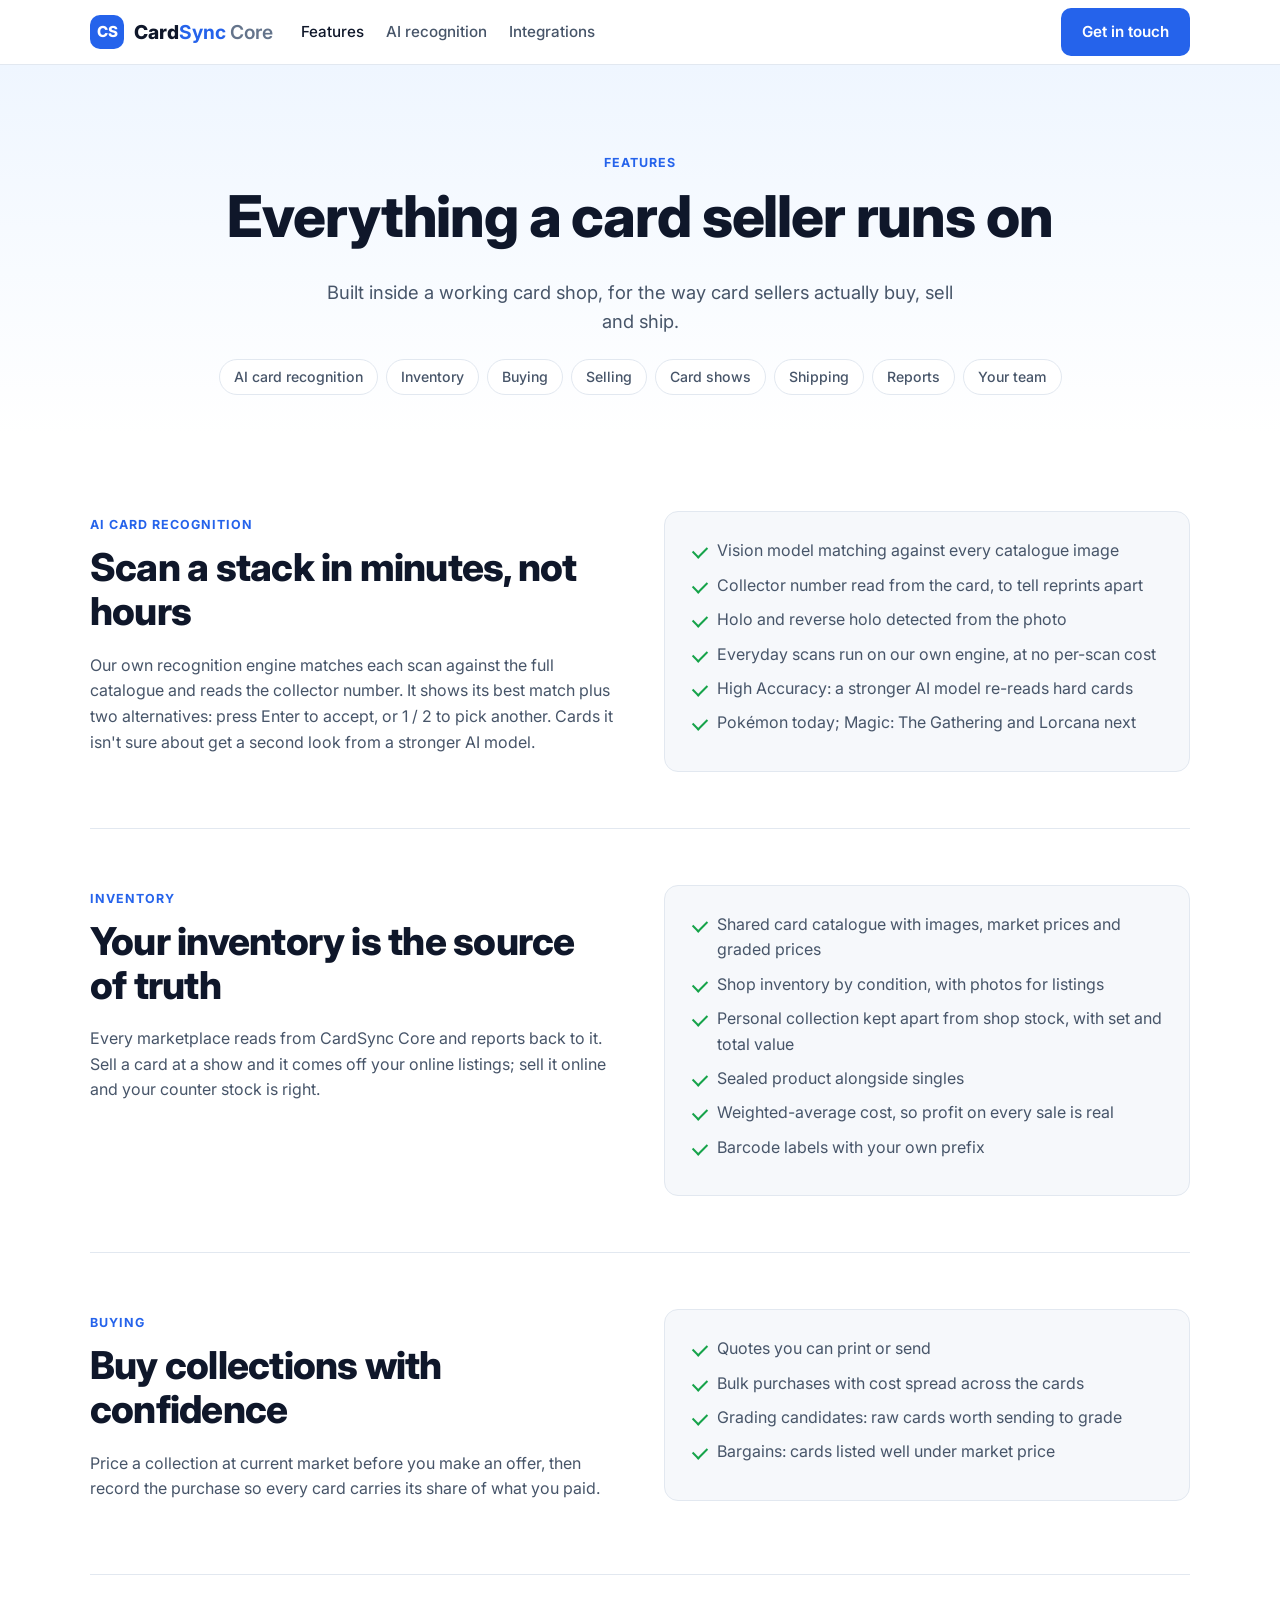
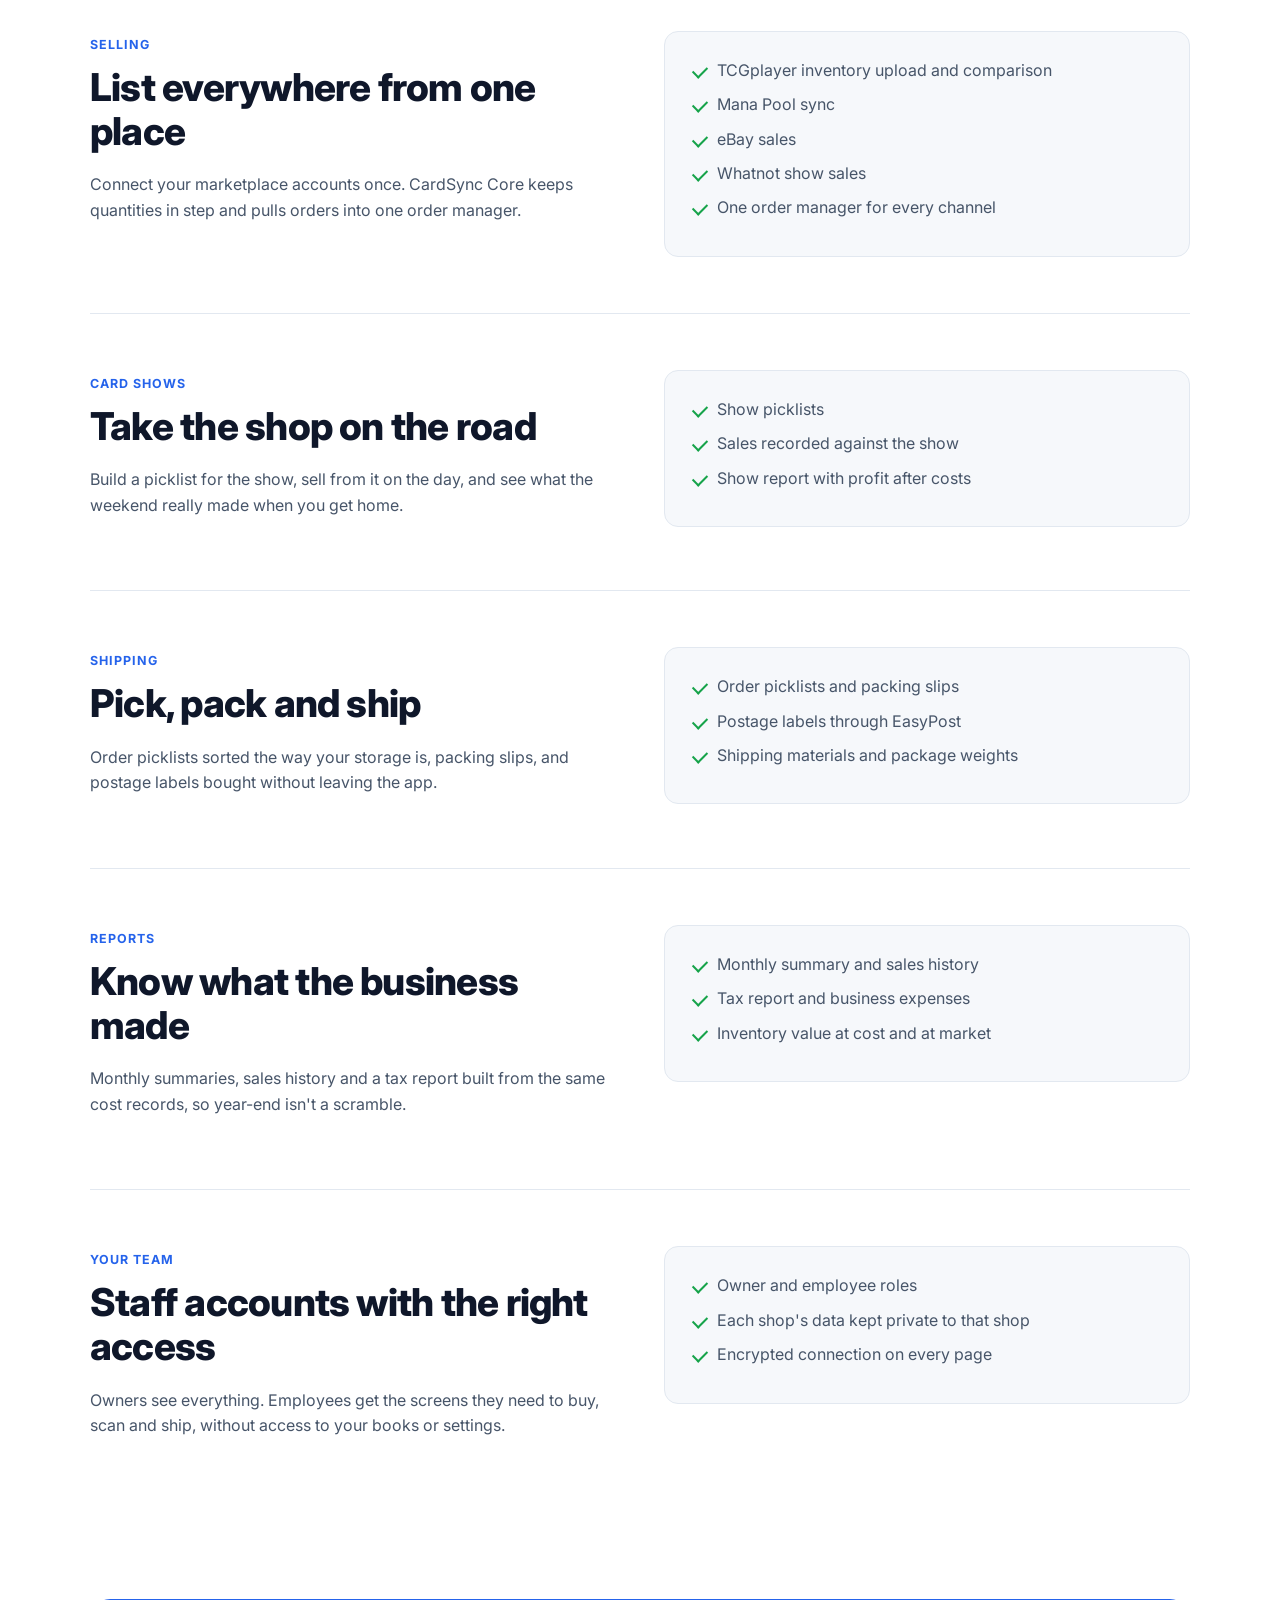
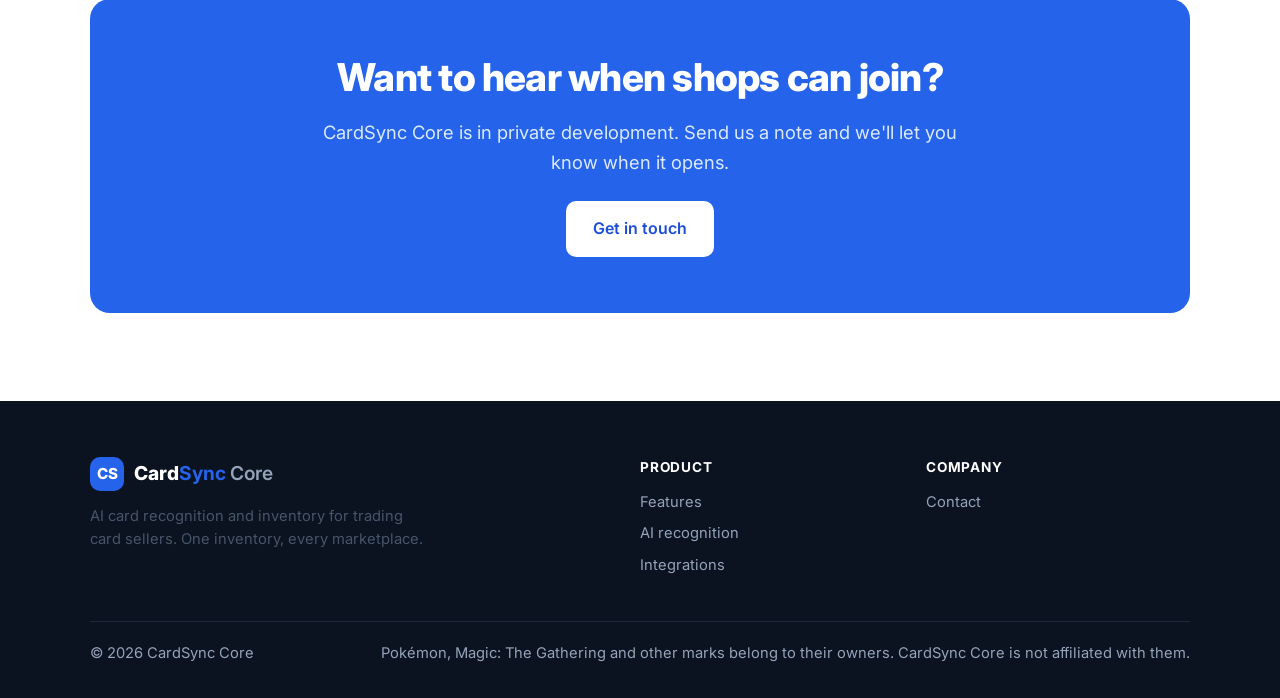
==== features.html @ 9a445628 "CardSync Core website: home and features pages for GitHub Pages Static, rebranded copy of the app's " ====
<!DOCTYPE html>
<html lang="en">
<head>
<meta charset="utf-8">
<meta name="viewport" content="width=device-width, initial-scale=1">
<title>Features: CardSync Core</title>
<meta name="description" content="AI card recognition, inventory, buying, marketplace sync, card shows, shipping and reports for trading card sellers.">
<meta property="og:title" content="Features: CardSync Core">
<meta property="og:description" content="AI card recognition, inventory, buying, marketplace sync, card shows, shipping and reports for trading card sellers.">
<meta property="og:type" content="website">
<meta property="og:url" content="https://cardsynccore.com/features.html">
<link rel="icon" href="data:image/svg+xml,%3Csvg xmlns='http://www.w3.org/2000/svg' viewBox='0 0 64 64'%3E%3Crect width='64' height='64' rx='16' fill='%232563eb'/%3E%3Ctext x='32' y='42' font-family='Arial,sans-serif' font-size='28' font-weight='700' fill='white' text-anchor='middle'%3ECS%3C/text%3E%3C/svg%3E">
<link rel="preconnect" href="https://fonts.googleapis.com">
<link rel="preconnect" href="https://fonts.gstatic.com" crossorigin>
<link href="https://fonts.googleapis.com/css2?family=Inter:wght@400;500;600;700;800&display=swap" rel="stylesheet">
<link rel="stylesheet" href="styles.css">
</head>
<body>
<nav class="nav" id="nav">
  <div class="wrap">
    <a href="./" class="logo"><span class="logo-mark">CS</span><span>Card<b>Sync</b> <i>Core</i></span></a>
    <button class="menu-btn" type="button" aria-label="Menu" onclick="document.getElementById('nav').classList.toggle('open')">Menu</button>
    <div class="nav-links">
      <a href="features.html" class="active">Features</a>
      <a href="./#ai">AI recognition</a>
      <a href="#integrations">Integrations</a>
    </div>
    <div class="nav-cta">
      <a class="btn btn-primary" href="mailto:jperry@cardsynccore.com?subject=CardSync%20Core">Get in touch</a>
    </div>
  </div>
</nav>
<main>

<section class="fhero">
  <div class="wrap">
    <span class="eyebrow">Features</span>
    <h1>Everything a card seller runs on</h1>
    <p class="lead" style="margin:0 auto">Built inside a working card shop, for the way card sellers actually buy, sell and ship.</p>
    <nav class="jump" aria-label="Jump to a feature">
      <a href="#scanning">AI card recognition</a>
      <a href="#inventory">Inventory</a>
      <a href="#buying">Buying</a>
      <a href="#integrations">Selling</a>
      <a href="#shows">Card shows</a>
      <a href="#shipping">Shipping</a>
      <a href="#reports">Reports</a>
      <a href="#team">Your team</a>
    </nav>
  </div>
</section>

<section style="padding-top:20px">
  <div class="wrap">

    <div class="feat" id="scanning">
      <div>
        <span class="eyebrow">AI card recognition</span>
        <h2>Scan a stack in minutes, not hours</h2>
        <p>Our own recognition engine matches each scan against the full catalogue and reads the collector number. It shows its best match plus two alternatives: press Enter to accept, or 1 / 2 to pick another. Cards it isn't sure about get a second look from a stronger AI model.</p>
      </div>
      <div class="card">
        <ul class="ticks">
          <li>Vision model matching against every catalogue image</li>
          <li>Collector number read from the card, to tell reprints apart</li>
          <li>Holo and reverse holo detected from the photo</li>
          <li>Everyday scans run on our own engine, at no per-scan cost</li>
          <li>High Accuracy: a stronger AI model re-reads hard cards</li>
          <li>Pokémon today; Magic: The Gathering and Lorcana next</li>
        </ul>
      </div>
    </div>

    <div class="feat" id="inventory">
      <div>
        <span class="eyebrow">Inventory</span>
        <h2>Your inventory is the source of truth</h2>
        <p>Every marketplace reads from CardSync Core and reports back to it. Sell a card at a show and it comes off your online listings; sell it online and your counter stock is right.</p>
      </div>
      <div class="card">
        <ul class="ticks">
          <li>Shared card catalogue with images, market prices and graded prices</li>
          <li>Shop inventory by condition, with photos for listings</li>
          <li>Personal collection kept apart from shop stock, with set and total value</li>
          <li>Sealed product alongside singles</li>
          <li>Weighted-average cost, so profit on every sale is real</li>
          <li>Barcode labels with your own prefix</li>
        </ul>
      </div>
    </div>

    <div class="feat" id="buying">
      <div>
        <span class="eyebrow">Buying</span>
        <h2>Buy collections with confidence</h2>
        <p>Price a collection at current market before you make an offer, then record the purchase so every card carries its share of what you paid.</p>
      </div>
      <div class="card">
        <ul class="ticks">
          <li>Quotes you can print or send</li>
          <li>Bulk purchases with cost spread across the cards</li>
          <li>Grading candidates: raw cards worth sending to grade</li>
          <li>Bargains: cards listed well under market price</li>
        </ul>
      </div>
    </div>

    <div class="feat" id="integrations">
      <div>
        <span class="eyebrow">Selling</span>
        <h2>List everywhere from one place</h2>
        <p>Connect your marketplace accounts once. CardSync Core keeps quantities in step and pulls orders into one order manager.</p>
      </div>
      <div class="card">
        <ul class="ticks">
          <li>TCGplayer inventory upload and comparison</li>
          <li>Mana Pool sync</li>
          <li>eBay sales</li>
          <li>Whatnot show sales</li>
          <li>One order manager for every channel</li>
        </ul>
      </div>
    </div>

    <div class="feat" id="shows">
      <div>
        <span class="eyebrow">Card shows</span>
        <h2>Take the shop on the road</h2>
        <p>Build a picklist for the show, sell from it on the day, and see what the weekend really made when you get home.</p>
      </div>
      <div class="card">
        <ul class="ticks"><li>Show picklists</li><li>Sales recorded against the show</li><li>Show report with profit after costs</li></ul>
      </div>
    </div>

    <div class="feat" id="shipping">
      <div>
        <span class="eyebrow">Shipping</span>
        <h2>Pick, pack and ship</h2>
        <p>Order picklists sorted the way your storage is, packing slips, and postage labels bought without leaving the app.</p>
      </div>
      <div class="card">
        <ul class="ticks"><li>Order picklists and packing slips</li><li>Postage labels through EasyPost</li><li>Shipping materials and package weights</li></ul>
      </div>
    </div>

    <div class="feat" id="reports">
      <div>
        <span class="eyebrow">Reports</span>
        <h2>Know what the business made</h2>
        <p>Monthly summaries, sales history and a tax report built from the same cost records, so year-end isn't a scramble.</p>
      </div>
      <div class="card">
        <ul class="ticks"><li>Monthly summary and sales history</li><li>Tax report and business expenses</li><li>Inventory value at cost and at market</li></ul>
      </div>
    </div>

    <div class="feat" id="team">
      <div>
        <span class="eyebrow">Your team</span>
        <h2>Staff accounts with the right access</h2>
        <p>Owners see everything. Employees get the screens they need to buy, scan and ship, without access to your books or settings.</p>
      </div>
      <div class="card">
        <ul class="ticks"><li>Owner and employee roles</li><li>Each shop's data kept private to that shop</li><li>Encrypted connection on every page</li></ul>
      </div>
    </div>

  </div>
</section>

<section style="padding-top:0">
  <div class="wrap">
    <div class="cta-band">
      <h2>Want to hear when shops can join?</h2>
      <p class="lead" style="margin:0 auto 24px">CardSync Core is in private development. Send us a note and we'll let you know when it opens.</p>
      <a class="btn btn-primary btn-lg" href="mailto:jperry@cardsynccore.com?subject=CardSync%20Core">Get in touch</a>
    </div>
  </div>
</section>

</main>
<footer>
  <div class="wrap">
    <div class="grid">
      <div>
        <a href="./" class="logo"><span class="logo-mark">CS</span><span>Card<b>Sync</b> <i>Core</i></span></a>
        <p style="margin-top:14px;max-width:340px">AI card recognition and inventory for trading card sellers. One inventory, every marketplace.</p>
      </div>
      <div>
        <h4>Product</h4>
        <a href="features.html">Features</a>
        <a href="./#ai">AI recognition</a>
        <a href="#integrations">Integrations</a>
      </div>
      <div>
        <h4>Company</h4>
        <a href="mailto:jperry@cardsynccore.com?subject=CardSync%20Core">Contact</a>
      </div>
    </div>
    <div class="legal">
      <span>&copy; 2026 CardSync Core</span>
      <span>Pokémon, Magic: The Gathering and other marks belong to their owners. CardSync Core is not affiliated with them.</span>
    </div>
  </div>
</footer>
</body>
</html>
---- styles.css ----
/* CardSync Core: public site. Static; GitHub Pages. */
:root{
  --bg:#ffffff; --bg-soft:#f6f8fb; --ink:#0f172a; --ink-2:#475569; --ink-3:#64748b;
  --line:#e2e8f0; --brand:#2563eb; --brand-ink:#1d4ed8; --brand-soft:#eff6ff;
  --accent:#f59e0b; --ok:#16a34a; --dark:#0b1220;
  --radius:14px; --shadow:0 1px 2px rgba(15,23,42,.06),0 8px 24px rgba(15,23,42,.06);
}
*{box-sizing:border-box}
html{scroll-behavior:smooth}
body{margin:0;background:var(--bg);color:var(--ink);font:16px/1.6 Inter,system-ui,-apple-system,"Segoe UI",sans-serif;-webkit-font-smoothing:antialiased}
a{color:var(--brand);text-decoration:none}
img{max-width:100%}
.wrap{max-width:1140px;margin:0 auto;padding:0 20px}
h1,h2,h3{line-height:1.15;letter-spacing:-.02em;margin:0 0 .5em}
h1{font-size:clamp(2.2rem,5vw,3.6rem);font-weight:800}
h2{font-size:clamp(1.7rem,3.4vw,2.4rem);font-weight:800}
h3{font-size:1.15rem;font-weight:700}
p{margin:0 0 1em;color:var(--ink-2)}
.eyebrow{display:inline-block;font-size:.78rem;font-weight:700;letter-spacing:.08em;text-transform:uppercase;color:var(--brand);margin-bottom:.8em}
.lead{font-size:1.15rem;max-width:640px}
.center{text-align:center}.center .lead{margin-left:auto;margin-right:auto}

/* nav */
.nav{position:sticky;top:0;z-index:20;background:rgba(255,255,255,.92);backdrop-filter:saturate(1.4) blur(8px);border-bottom:1px solid var(--line)}
.nav .wrap{display:flex;align-items:center;gap:28px;height:64px}
.logo{display:flex;align-items:center;gap:10px;font-weight:800;font-size:1.2rem;color:var(--ink)}
.logo-mark{width:34px;height:34px;border-radius:10px;background:var(--brand);display:grid;place-items:center;color:#fff;font-size:.95rem}
.logo b{color:var(--brand)}
.logo i{font-style:normal;font-weight:600;color:var(--ink-3)}
.nav-links{display:flex;gap:22px;margin-right:auto}
.nav-links a{color:var(--ink-2);font-weight:500;font-size:.95rem}
.nav-links a:hover,.nav-links a.active{color:var(--ink)}
.nav-cta{display:flex;gap:10px;align-items:center}
.menu-btn{display:none;margin-left:auto;background:none;border:1px solid var(--line);border-radius:8px;padding:6px 10px;font:inherit;cursor:pointer}

/* buttons */
.btn{display:inline-flex;align-items:center;justify-content:center;gap:8px;padding:11px 20px;border-radius:10px;font-weight:600;font-size:.95rem;border:1px solid transparent;cursor:pointer;transition:background .15s,border-color .15s}
.btn-primary{background:var(--brand);color:#fff}.btn-primary:hover{background:var(--brand-ink)}
.btn-ghost{color:var(--ink);border-color:var(--line);background:#fff}.btn-ghost:hover{border-color:#cbd5e1}
.btn-lg{padding:14px 26px;font-size:1rem}

/* sections */
section{padding:88px 0}
.soft{background:var(--bg-soft)}
.dark{background:var(--dark);color:#e2e8f0}.dark p{color:#94a3b8}.dark h2,.dark h3{color:#fff}
.grid{display:grid;gap:22px}
.g2{grid-template-columns:repeat(2,1fr)}.g3{grid-template-columns:repeat(3,1fr)}.g4{grid-template-columns:repeat(4,1fr)}
.card{background:#fff;border:1px solid var(--line);border-radius:var(--radius);padding:26px;box-shadow:var(--shadow)}
.card p:last-child{margin-bottom:0}
.ticks{list-style:none;padding:0;margin:0}
.ticks li{position:relative;padding-left:26px;margin:0 0 .55em;color:var(--ink-2)}
.ticks li::before{content:"";position:absolute;left:2px;top:.5em;width:12px;height:7px;border-left:2px solid var(--ok);border-bottom:2px solid var(--ok);transform:rotate(-45deg)}
.pill{display:inline-block;font-size:.75rem;font-weight:600;padding:3px 10px;border-radius:999px;background:var(--brand-soft);color:var(--brand-ink)}
.cta-band{background:var(--brand);color:#fff;border-radius:20px;padding:56px 40px;text-align:center}
.cta-band h2{color:#fff}.cta-band p{color:#dbeafe}
.cta-band .btn-primary{background:#fff;color:var(--brand-ink)}

/* home */
.hero{padding:96px 0 72px;background:linear-gradient(180deg,var(--brand-soft),#fff 70%)}
.hero .wrap{display:grid;grid-template-columns:1.1fr .9fr;gap:48px;align-items:center}
.hero-actions{display:flex;gap:12px;flex-wrap:wrap;margin:26px 0 14px}
.hero-note{font-size:.88rem;color:var(--ink-3)}
.truth{background:#fff;border:1px solid var(--line);border-radius:18px;box-shadow:var(--shadow);padding:22px}
.truth-core{background:var(--brand);color:#fff;border-radius:12px;padding:16px 18px;text-align:center;font-weight:700}
.truth-core small{display:block;font-weight:500;color:#dbeafe}
.truth-arrows{display:grid;grid-template-columns:repeat(4,1fr);gap:8px;margin-top:14px}
.truth-arrows span{border:1px dashed #93c5fd;border-radius:10px;padding:10px 4px;text-align:center;font-size:.8rem;font-weight:600;color:var(--brand-ink);background:var(--brand-soft)}
.truth-caption{margin:14px 0 0;font-size:.85rem;text-align:center;color:var(--ink-3)}
.layer{border-top:4px solid var(--brand)}
.layer:nth-child(2){border-top-color:var(--accent)}
.layer:nth-child(3){border-top-color:var(--ok)}
.who{font-size:.8rem;font-weight:600;color:var(--ink-3);margin-top:14px;padding-top:12px;border-top:1px solid var(--line)}
.flow{display:grid;grid-template-columns:repeat(5,1fr);gap:14px;counter-reset:step}
.flow .card{padding:20px}
.flow .card::before{counter-increment:step;content:counter(step);display:grid;place-items:center;width:28px;height:28px;border-radius:50%;background:var(--brand);color:#fff;font-weight:700;font-size:.85rem;margin-bottom:10px}
.logos{display:flex;flex-wrap:wrap;gap:12px;justify-content:center;margin-top:28px}
.logos span{border:1px solid #1e293b;background:#0f172a;border-radius:10px;padding:10px 18px;font-weight:600;color:#e2e8f0}
.stat{font-size:2.4rem;font-weight:800;color:var(--brand);line-height:1}
.ai-steps{counter-reset:ai}
.ai-steps .card::before{counter-increment:ai;content:counter(ai);display:inline-grid;place-items:center;width:28px;height:28px;border-radius:50%;background:var(--brand-soft);color:var(--brand-ink);font-weight:700;font-size:.85rem;margin-bottom:10px}

/* features */
.fhero{padding:84px 0 40px;text-align:center;background:linear-gradient(180deg,var(--brand-soft),#fff)}
.jump{display:flex;flex-wrap:wrap;gap:8px;justify-content:center;margin-top:22px}
.jump a{border:1px solid var(--line);background:#fff;border-radius:999px;padding:6px 14px;font-size:.88rem;color:var(--ink-2);font-weight:500}
.jump a:hover{border-color:var(--brand);color:var(--brand)}
.feat{display:grid;grid-template-columns:1fr 1fr;gap:48px;align-items:start;padding:56px 0;border-bottom:1px solid var(--line)}
.feat:last-child{border-bottom:0}
.feat .card{background:var(--bg-soft);box-shadow:none}

/* footer */
footer{background:var(--dark);color:#94a3b8;padding:56px 0 32px;font-size:.92rem}
footer .grid{grid-template-columns:2fr 1fr 1fr}
footer h4{color:#fff;font-size:.85rem;text-transform:uppercase;letter-spacing:.06em;margin:0 0 12px}
footer a{color:#94a3b8;display:block;margin-bottom:8px}footer a:hover{color:#fff}
footer .logo{color:#fff}
footer .logo i{color:#94a3b8}
.legal{border-top:1px solid #1e293b;margin-top:36px;padding-top:20px;display:flex;justify-content:space-between;gap:12px;flex-wrap:wrap}

@media (max-width:900px){
  .g3,.g4{grid-template-columns:repeat(2,1fr)}
  footer .grid{grid-template-columns:1fr 1fr}
  .hero .wrap{grid-template-columns:1fr}
  .flow{grid-template-columns:repeat(2,1fr)}
}
@media (max-width:720px){
  section{padding:64px 0}
  .g2,.g3,.g4{grid-template-columns:1fr}
  .menu-btn{display:block}
  .nav-links,.nav-cta{display:none}
  .nav.open .wrap{flex-wrap:wrap;height:auto;padding-top:12px;padding-bottom:16px}
  .nav.open .nav-links,.nav.open .nav-cta{display:flex;flex-direction:column;align-items:flex-start;width:100%;gap:12px}
  .cta-band{padding:40px 22px}
  .flow{grid-template-columns:1fr}
  .truth-arrows{grid-template-columns:repeat(2,1fr)}
  .feat{grid-template-columns:1fr;gap:18px;padding:40px 0}
}
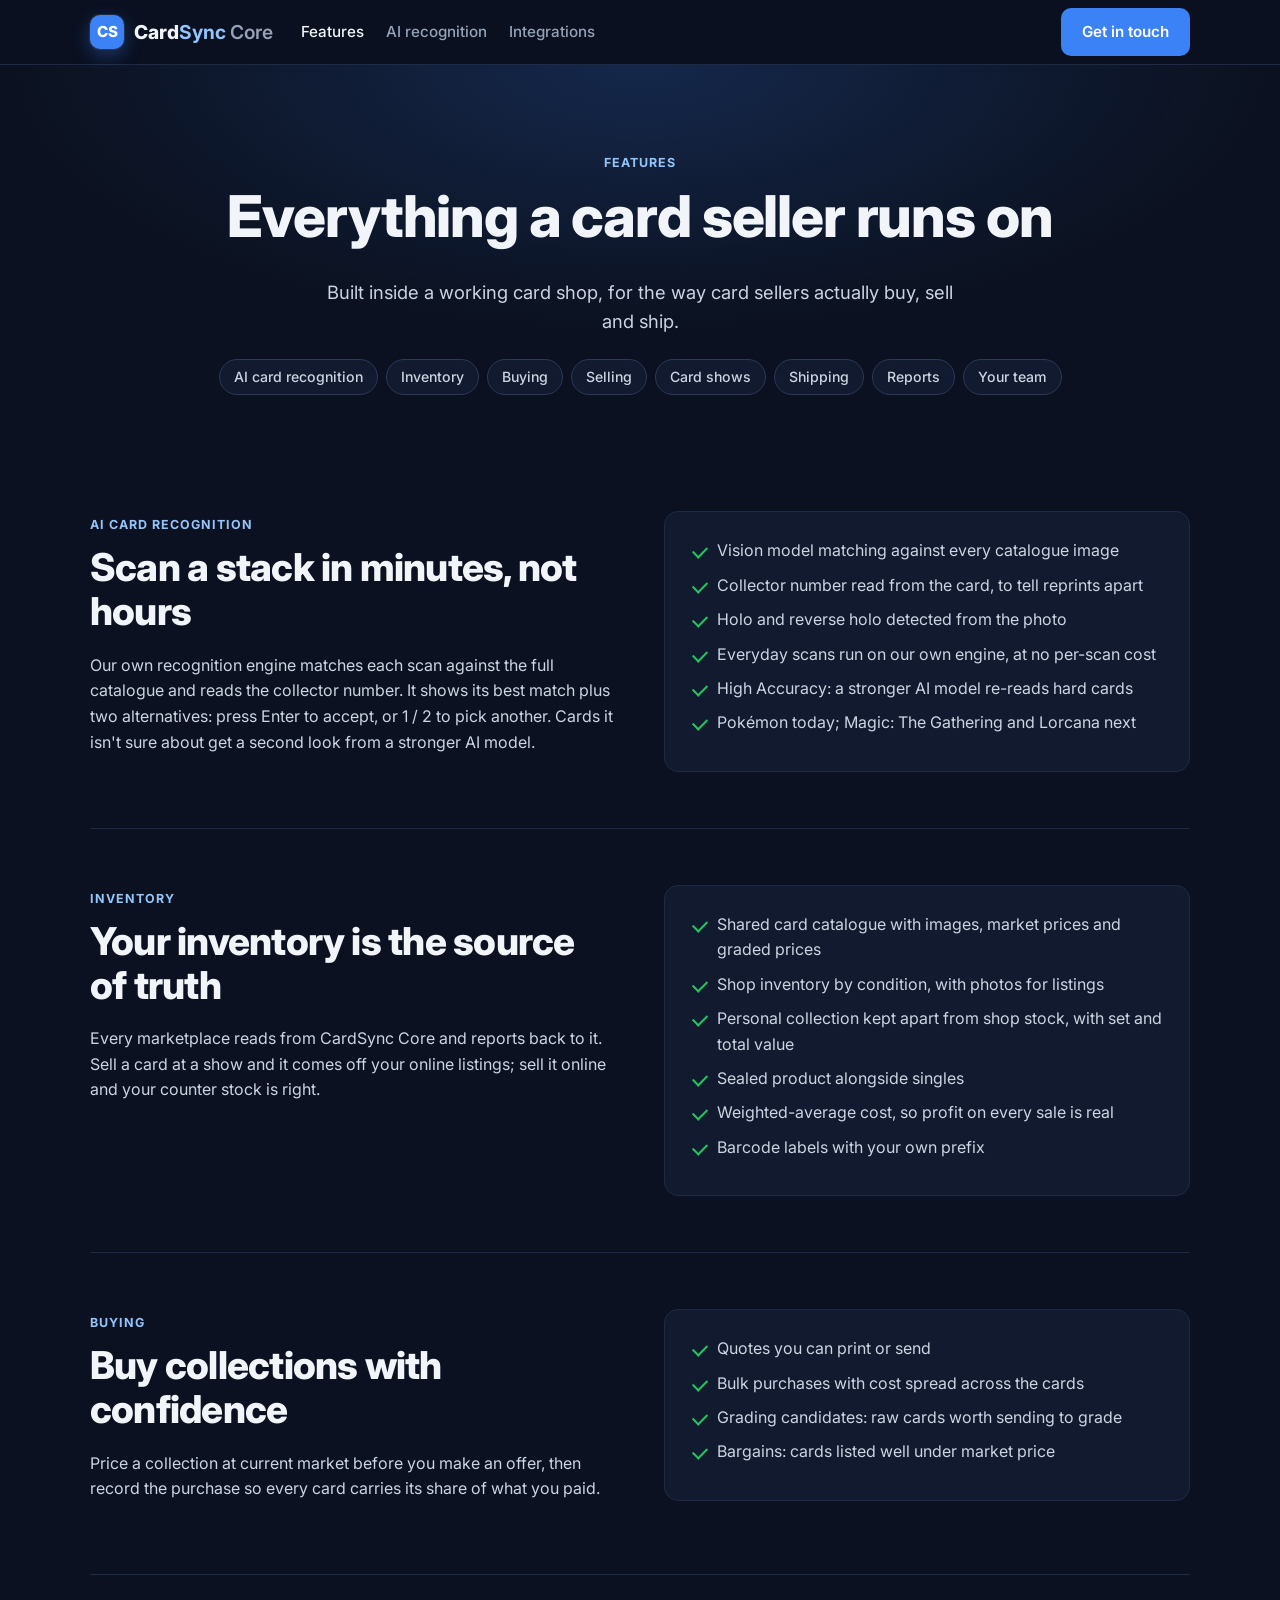
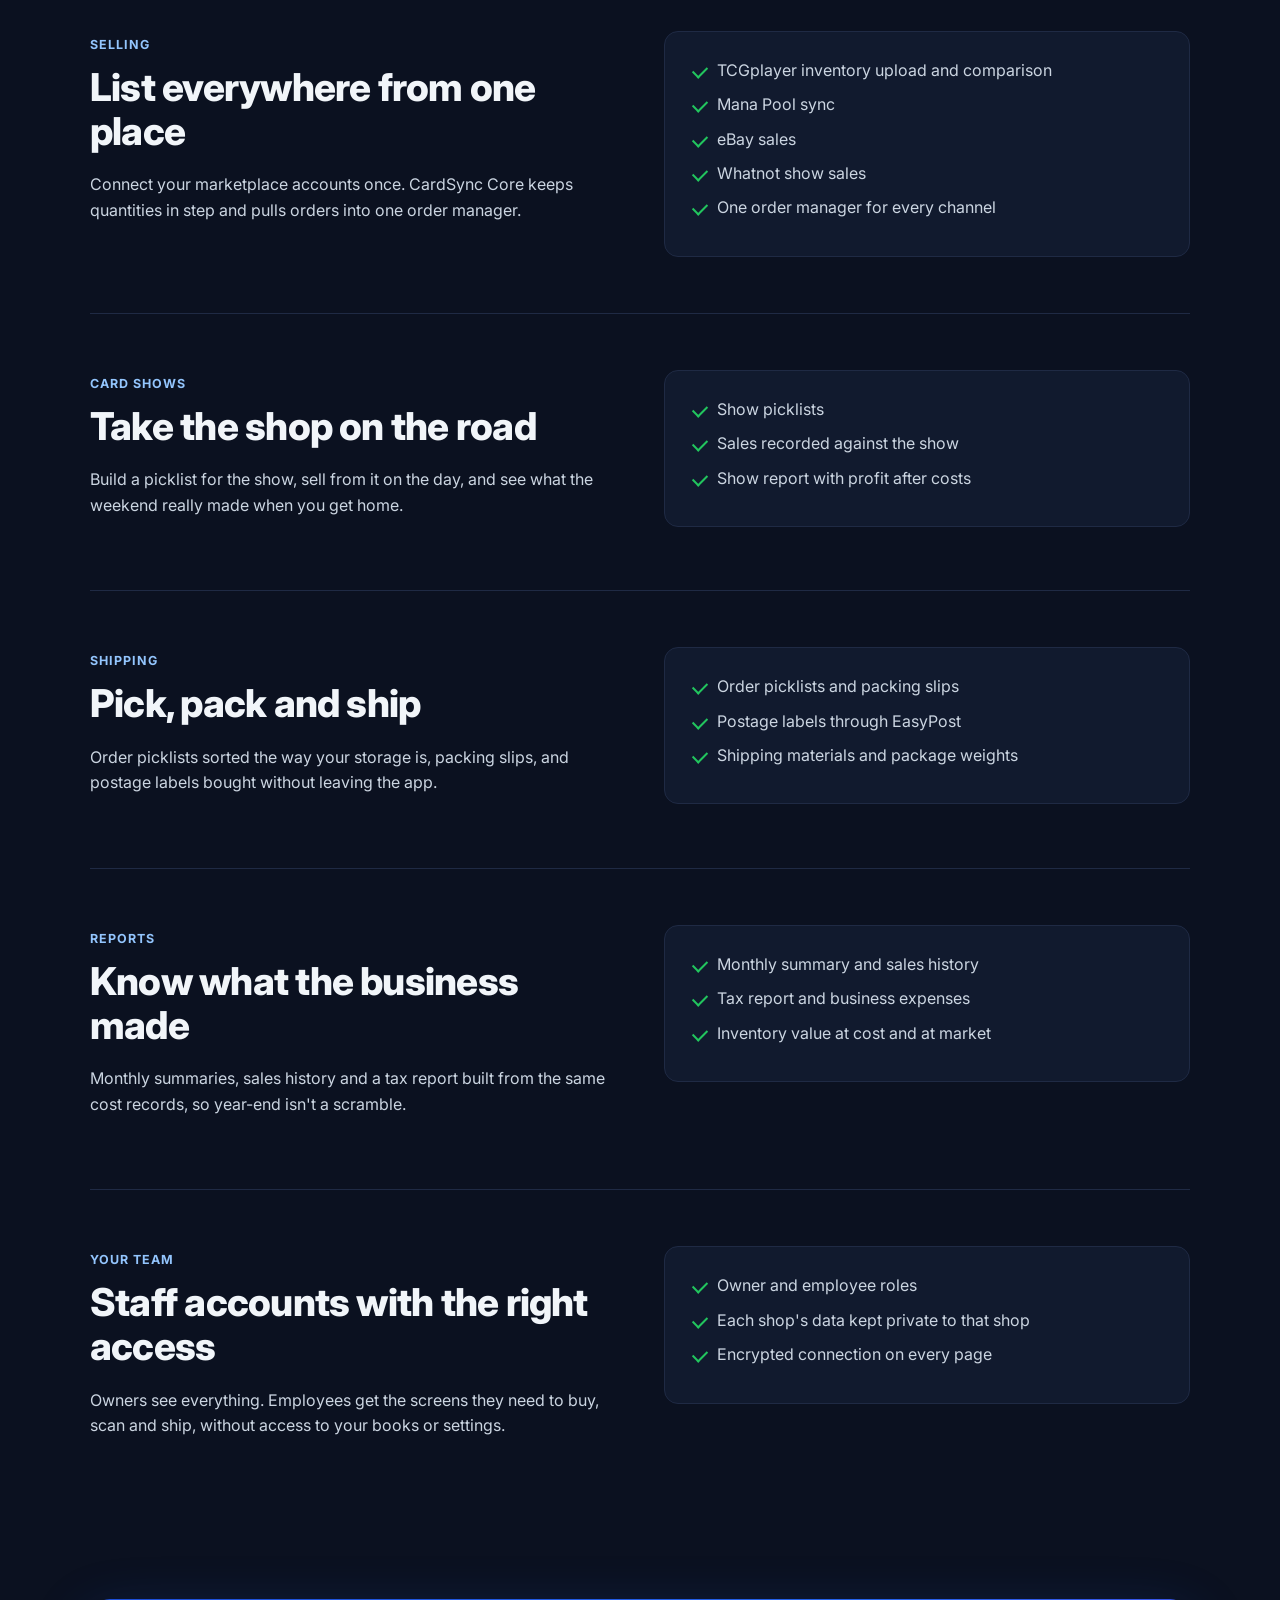
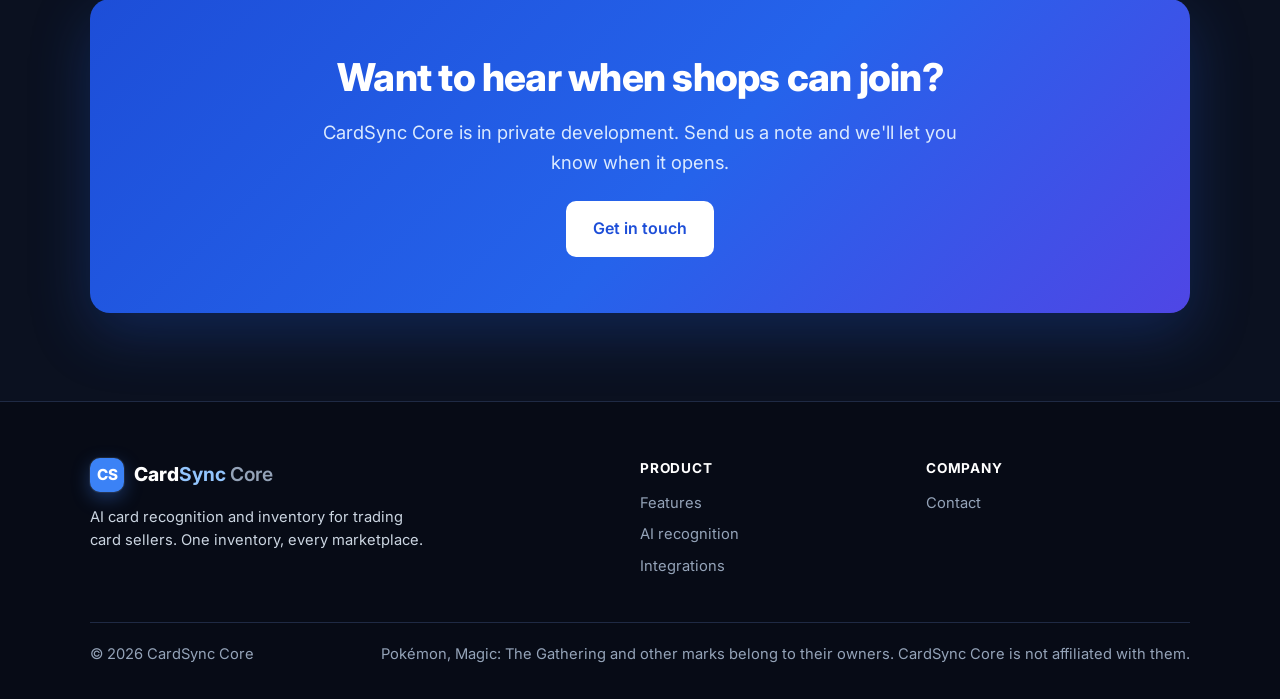
==== commit 93b6231d: "Dark theme Co-Authored-By: Claude Opus 5.5 <noreply@anthropic.com>" ====
--- a/features.html
+++ b/features.html
@@ -3,6 +3,7 @@
 <head>
 <meta charset="utf-8">
 <meta name="viewport" content="width=device-width, initial-scale=1">
+<meta name="theme-color" content="#0b1120">
 <title>Features: CardSync Core</title>
 <meta name="description" content="AI card recognition, inventory, buying, marketplace sync, card shows, shipping and reports for trading card sellers.">
 <meta property="og:title" content="Features: CardSync Core">
--- a/styles.css
+++ b/styles.css
@@ -1,14 +1,18 @@
 /* CardSync Core: public site. Static; GitHub Pages. */
+/* Dark theme. */
 :root{
-  --bg:#ffffff; --bg-soft:#f6f8fb; --ink:#0f172a; --ink-2:#475569; --ink-3:#64748b;
-  --line:#e2e8f0; --brand:#2563eb; --brand-ink:#1d4ed8; --brand-soft:#eff6ff;
-  --accent:#f59e0b; --ok:#16a34a; --dark:#0b1220;
-  --radius:14px; --shadow:0 1px 2px rgba(15,23,42,.06),0 8px 24px rgba(15,23,42,.06);
+  color-scheme:dark;
+  --bg:#0b1120; --bg-soft:#0f172a; --panel:#111a2e; --panel-2:#16213a;
+  --ink:#f1f5f9; --ink-2:#cbd5e1; --ink-3:#94a3b8;
+  --line:#1f2a44; --line-2:#2b3858;
+  --brand:#3b82f6; --brand-ink:#2563eb; --brand-text:#93c5fd; --brand-soft:rgba(59,130,246,.14);
+  --accent:#f59e0b; --ok:#22c55e; --dark:#070b16;
+  --radius:14px; --shadow:0 1px 2px rgba(0,0,0,.4),0 10px 30px rgba(0,0,0,.35);
 }
 *{box-sizing:border-box}
-html{scroll-behavior:smooth}
+html{scroll-behavior:smooth;scroll-padding-top:72px}
 body{margin:0;background:var(--bg);color:var(--ink);font:16px/1.6 Inter,system-ui,-apple-system,"Segoe UI",sans-serif;-webkit-font-smoothing:antialiased}
-a{color:var(--brand);text-decoration:none}
+a{color:var(--brand-text);text-decoration:none}
 img{max-width:100%}
 .wrap{max-width:1140px;margin:0 auto;padding:0 20px}
 h1,h2,h3{line-height:1.15;letter-spacing:-.02em;margin:0 0 .5em}
@@ -16,55 +20,56 @@
 h2{font-size:clamp(1.7rem,3.4vw,2.4rem);font-weight:800}
 h3{font-size:1.15rem;font-weight:700}
 p{margin:0 0 1em;color:var(--ink-2)}
-.eyebrow{display:inline-block;font-size:.78rem;font-weight:700;letter-spacing:.08em;text-transform:uppercase;color:var(--brand);margin-bottom:.8em}
+.eyebrow{display:inline-block;font-size:.78rem;font-weight:700;letter-spacing:.08em;text-transform:uppercase;color:var(--brand-text);margin-bottom:.8em}
 .lead{font-size:1.15rem;max-width:640px}
 .center{text-align:center}.center .lead{margin-left:auto;margin-right:auto}
 
 /* nav */
-.nav{position:sticky;top:0;z-index:20;background:rgba(255,255,255,.92);backdrop-filter:saturate(1.4) blur(8px);border-bottom:1px solid var(--line)}
+.nav{position:sticky;top:0;z-index:20;background:rgba(11,17,32,.85);backdrop-filter:saturate(1.4) blur(10px);border-bottom:1px solid var(--line)}
 .nav .wrap{display:flex;align-items:center;gap:28px;height:64px}
 .logo{display:flex;align-items:center;gap:10px;font-weight:800;font-size:1.2rem;color:var(--ink)}
-.logo-mark{width:34px;height:34px;border-radius:10px;background:var(--brand);display:grid;place-items:center;color:#fff;font-size:.95rem}
-.logo b{color:var(--brand)}
+.logo-mark{width:34px;height:34px;border-radius:10px;background:var(--brand);display:grid;place-items:center;color:#fff;font-size:.95rem;box-shadow:0 0 0 1px rgba(255,255,255,.08),0 6px 18px rgba(59,130,246,.35)}
+.logo b{color:var(--brand-text)}
 .logo i{font-style:normal;font-weight:600;color:var(--ink-3)}
 .nav-links{display:flex;gap:22px;margin-right:auto}
-.nav-links a{color:var(--ink-2);font-weight:500;font-size:.95rem}
+.nav-links a{color:var(--ink-3);font-weight:500;font-size:.95rem}
 .nav-links a:hover,.nav-links a.active{color:var(--ink)}
 .nav-cta{display:flex;gap:10px;align-items:center}
-.menu-btn{display:none;margin-left:auto;background:none;border:1px solid var(--line);border-radius:8px;padding:6px 10px;font:inherit;cursor:pointer}
+.menu-btn{display:none;margin-left:auto;background:none;color:var(--ink);border:1px solid var(--line-2);border-radius:8px;padding:6px 10px;font:inherit;cursor:pointer}
 
 /* buttons */
 .btn{display:inline-flex;align-items:center;justify-content:center;gap:8px;padding:11px 20px;border-radius:10px;font-weight:600;font-size:.95rem;border:1px solid transparent;cursor:pointer;transition:background .15s,border-color .15s}
 .btn-primary{background:var(--brand);color:#fff}.btn-primary:hover{background:var(--brand-ink)}
-.btn-ghost{color:var(--ink);border-color:var(--line);background:#fff}.btn-ghost:hover{border-color:#cbd5e1}
+.btn-ghost{color:var(--ink);border-color:var(--line-2);background:transparent}.btn-ghost:hover{border-color:var(--ink-3);background:rgba(255,255,255,.03)}
 .btn-lg{padding:14px 26px;font-size:1rem}
 
 /* sections */
 section{padding:88px 0}
 .soft{background:var(--bg-soft)}
-.dark{background:var(--dark);color:#e2e8f0}.dark p{color:#94a3b8}.dark h2,.dark h3{color:#fff}
+.dark{background:var(--dark);color:var(--ink-2)}.dark p{color:var(--ink-3)}.dark h2,.dark h3{color:#fff}
 .grid{display:grid;gap:22px}
 .g2{grid-template-columns:repeat(2,1fr)}.g3{grid-template-columns:repeat(3,1fr)}.g4{grid-template-columns:repeat(4,1fr)}
-.card{background:#fff;border:1px solid var(--line);border-radius:var(--radius);padding:26px;box-shadow:var(--shadow)}
+.card{background:var(--panel);border:1px solid var(--line);border-radius:var(--radius);padding:26px;box-shadow:var(--shadow)}
+.soft .card{background:var(--panel-2)}
 .card p:last-child{margin-bottom:0}
 .ticks{list-style:none;padding:0;margin:0}
 .ticks li{position:relative;padding-left:26px;margin:0 0 .55em;color:var(--ink-2)}
 .ticks li::before{content:"";position:absolute;left:2px;top:.5em;width:12px;height:7px;border-left:2px solid var(--ok);border-bottom:2px solid var(--ok);transform:rotate(-45deg)}
-.pill{display:inline-block;font-size:.75rem;font-weight:600;padding:3px 10px;border-radius:999px;background:var(--brand-soft);color:var(--brand-ink)}
-.cta-band{background:var(--brand);color:#fff;border-radius:20px;padding:56px 40px;text-align:center}
+.pill{display:inline-block;font-size:.75rem;font-weight:600;padding:3px 10px;border-radius:999px;background:var(--brand-soft);color:var(--brand-text)}
+.cta-band{background:linear-gradient(135deg,#1d4ed8,#2563eb 55%,#4f46e5);color:#fff;border-radius:20px;padding:56px 40px;text-align:center;box-shadow:0 20px 60px rgba(37,99,235,.25)}
 .cta-band h2{color:#fff}.cta-band p{color:#dbeafe}
-.cta-band .btn-primary{background:#fff;color:var(--brand-ink)}
+.cta-band .btn-primary{background:#fff;color:#1d4ed8}.cta-band .btn-primary:hover{background:#eff6ff}
 
 /* home */
-.hero{padding:96px 0 72px;background:linear-gradient(180deg,var(--brand-soft),#fff 70%)}
+.hero{padding:96px 0 72px;background:radial-gradient(900px 420px at 15% 0%,rgba(59,130,246,.22),transparent 70%),radial-gradient(700px 380px at 90% 30%,rgba(79,70,229,.16),transparent 70%),var(--bg)}
 .hero .wrap{display:grid;grid-template-columns:1.1fr .9fr;gap:48px;align-items:center}
 .hero-actions{display:flex;gap:12px;flex-wrap:wrap;margin:26px 0 14px}
 .hero-note{font-size:.88rem;color:var(--ink-3)}
-.truth{background:#fff;border:1px solid var(--line);border-radius:18px;box-shadow:var(--shadow);padding:22px}
+.truth{background:var(--panel);border:1px solid var(--line-2);border-radius:18px;box-shadow:var(--shadow);padding:22px}
 .truth-core{background:var(--brand);color:#fff;border-radius:12px;padding:16px 18px;text-align:center;font-weight:700}
 .truth-core small{display:block;font-weight:500;color:#dbeafe}
 .truth-arrows{display:grid;grid-template-columns:repeat(4,1fr);gap:8px;margin-top:14px}
-.truth-arrows span{border:1px dashed #93c5fd;border-radius:10px;padding:10px 4px;text-align:center;font-size:.8rem;font-weight:600;color:var(--brand-ink);background:var(--brand-soft)}
+.truth-arrows span{border:1px dashed rgba(147,197,253,.45);border-radius:10px;padding:10px 4px;text-align:center;font-size:.8rem;font-weight:600;color:var(--brand-text);background:var(--brand-soft)}
 .truth-caption{margin:14px 0 0;font-size:.85rem;text-align:center;color:var(--ink-3)}
 .layer{border-top:4px solid var(--brand)}
 .layer:nth-child(2){border-top-color:var(--accent)}
@@ -74,28 +79,28 @@
 .flow .card{padding:20px}
 .flow .card::before{counter-increment:step;content:counter(step);display:grid;place-items:center;width:28px;height:28px;border-radius:50%;background:var(--brand);color:#fff;font-weight:700;font-size:.85rem;margin-bottom:10px}
 .logos{display:flex;flex-wrap:wrap;gap:12px;justify-content:center;margin-top:28px}
-.logos span{border:1px solid #1e293b;background:#0f172a;border-radius:10px;padding:10px 18px;font-weight:600;color:#e2e8f0}
-.stat{font-size:2.4rem;font-weight:800;color:var(--brand);line-height:1}
+.logos span{border:1px solid var(--line-2);background:var(--panel);border-radius:10px;padding:10px 18px;font-weight:600;color:var(--ink)}
+.stat{font-size:2.4rem;font-weight:800;color:var(--brand-text);line-height:1}
 .ai-steps{counter-reset:ai}
-.ai-steps .card::before{counter-increment:ai;content:counter(ai);display:inline-grid;place-items:center;width:28px;height:28px;border-radius:50%;background:var(--brand-soft);color:var(--brand-ink);font-weight:700;font-size:.85rem;margin-bottom:10px}
+.ai-steps .card::before{counter-increment:ai;content:counter(ai);display:inline-grid;place-items:center;width:28px;height:28px;border-radius:50%;background:var(--brand-soft);color:var(--brand-text);font-weight:700;font-size:.85rem;margin-bottom:10px}
 
 /* features */
-.fhero{padding:84px 0 40px;text-align:center;background:linear-gradient(180deg,var(--brand-soft),#fff)}
+.fhero{padding:84px 0 40px;text-align:center;background:radial-gradient(900px 380px at 50% 0%,rgba(59,130,246,.2),transparent 70%),var(--bg)}
 .jump{display:flex;flex-wrap:wrap;gap:8px;justify-content:center;margin-top:22px}
-.jump a{border:1px solid var(--line);background:#fff;border-radius:999px;padding:6px 14px;font-size:.88rem;color:var(--ink-2);font-weight:500}
-.jump a:hover{border-color:var(--brand);color:var(--brand)}
+.jump a{border:1px solid var(--line-2);background:var(--panel);border-radius:999px;padding:6px 14px;font-size:.88rem;color:var(--ink-2);font-weight:500}
+.jump a:hover{border-color:var(--brand);color:var(--brand-text)}
 .feat{display:grid;grid-template-columns:1fr 1fr;gap:48px;align-items:start;padding:56px 0;border-bottom:1px solid var(--line)}
 .feat:last-child{border-bottom:0}
-.feat .card{background:var(--bg-soft);box-shadow:none}
+.feat .card{background:var(--panel);box-shadow:none}
 
 /* footer */
-footer{background:var(--dark);color:#94a3b8;padding:56px 0 32px;font-size:.92rem}
+footer{background:var(--dark);color:var(--ink-3);padding:56px 0 32px;font-size:.92rem;border-top:1px solid var(--line)}
 footer .grid{grid-template-columns:2fr 1fr 1fr}
 footer h4{color:#fff;font-size:.85rem;text-transform:uppercase;letter-spacing:.06em;margin:0 0 12px}
-footer a{color:#94a3b8;display:block;margin-bottom:8px}footer a:hover{color:#fff}
+footer a{color:var(--ink-3);display:block;margin-bottom:8px}footer a:hover{color:#fff}
 footer .logo{color:#fff}
-footer .logo i{color:#94a3b8}
-.legal{border-top:1px solid #1e293b;margin-top:36px;padding-top:20px;display:flex;justify-content:space-between;gap:12px;flex-wrap:wrap}
+footer .logo i{color:var(--ink-3)}
+.legal{border-top:1px solid var(--line);margin-top:36px;padding-top:20px;display:flex;justify-content:space-between;gap:12px;flex-wrap:wrap}
 
 @media (max-width:900px){
   .g3,.g4{grid-template-columns:repeat(2,1fr)}
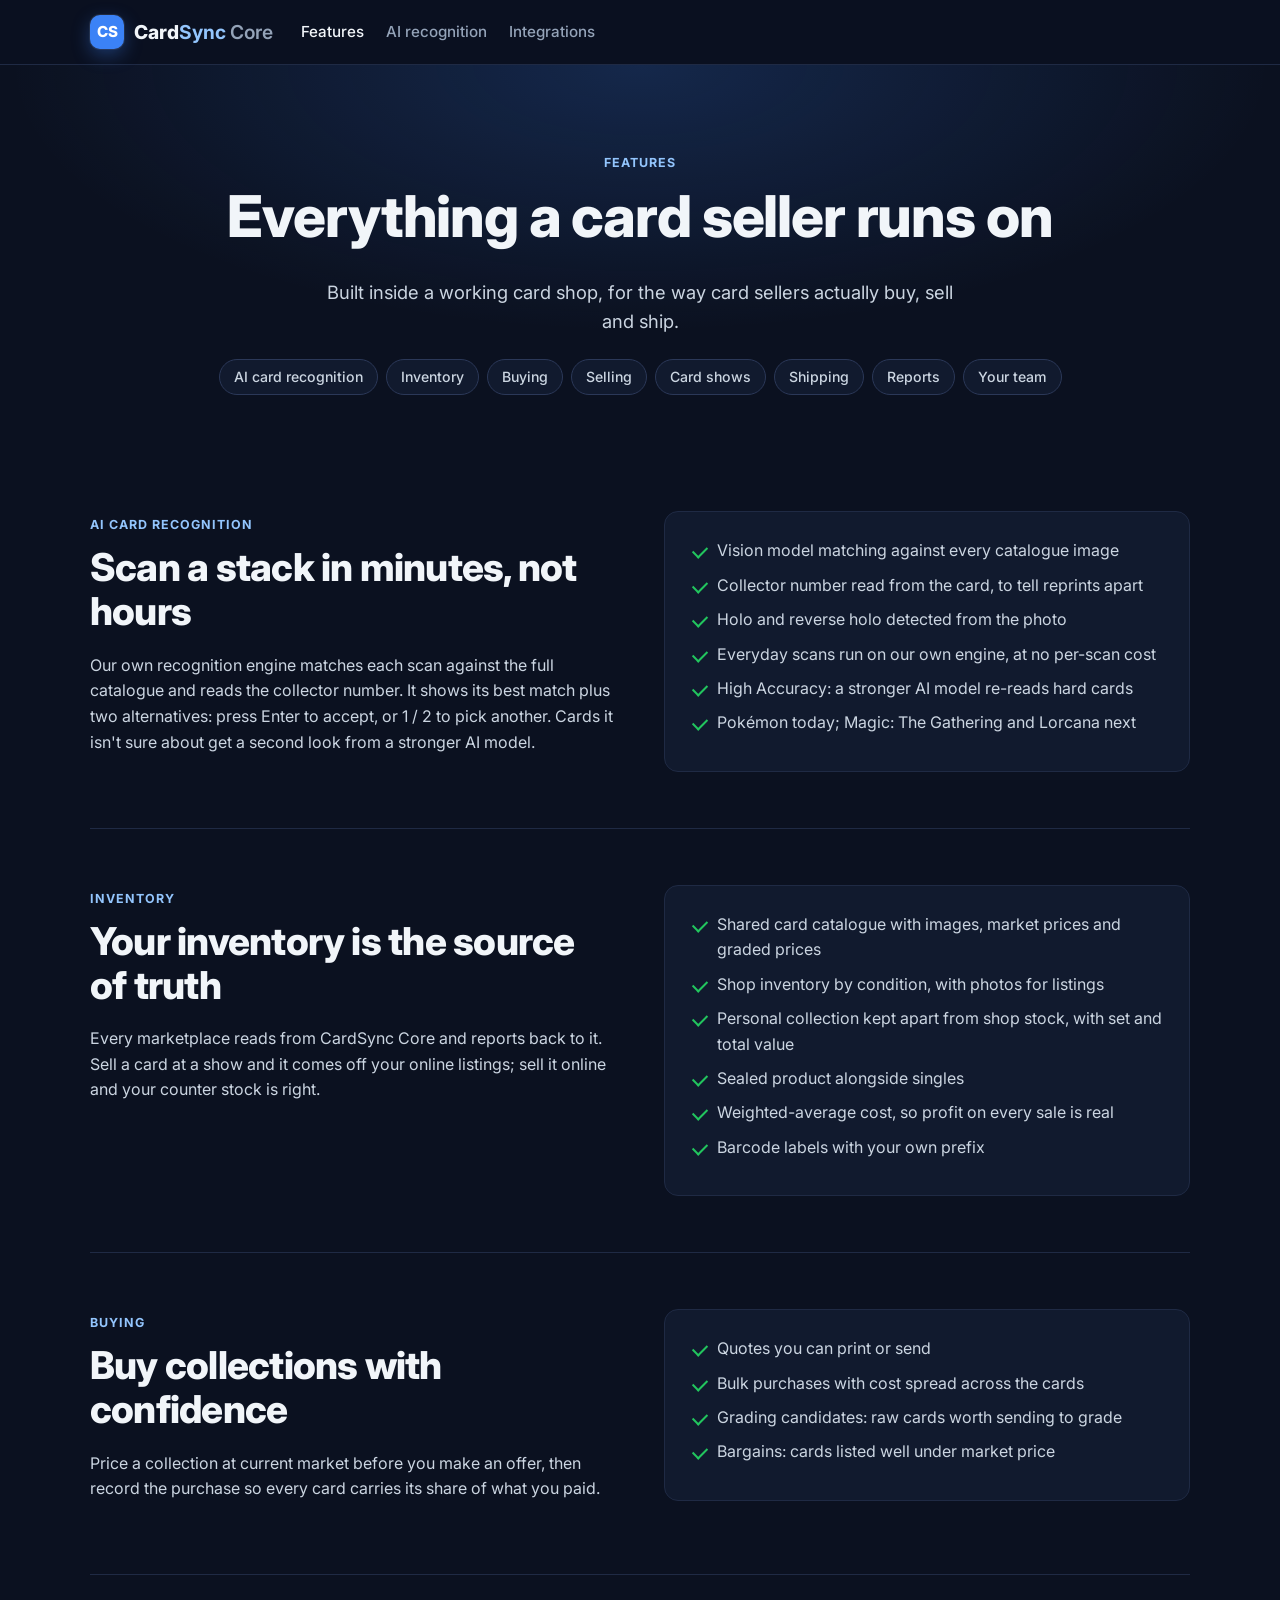
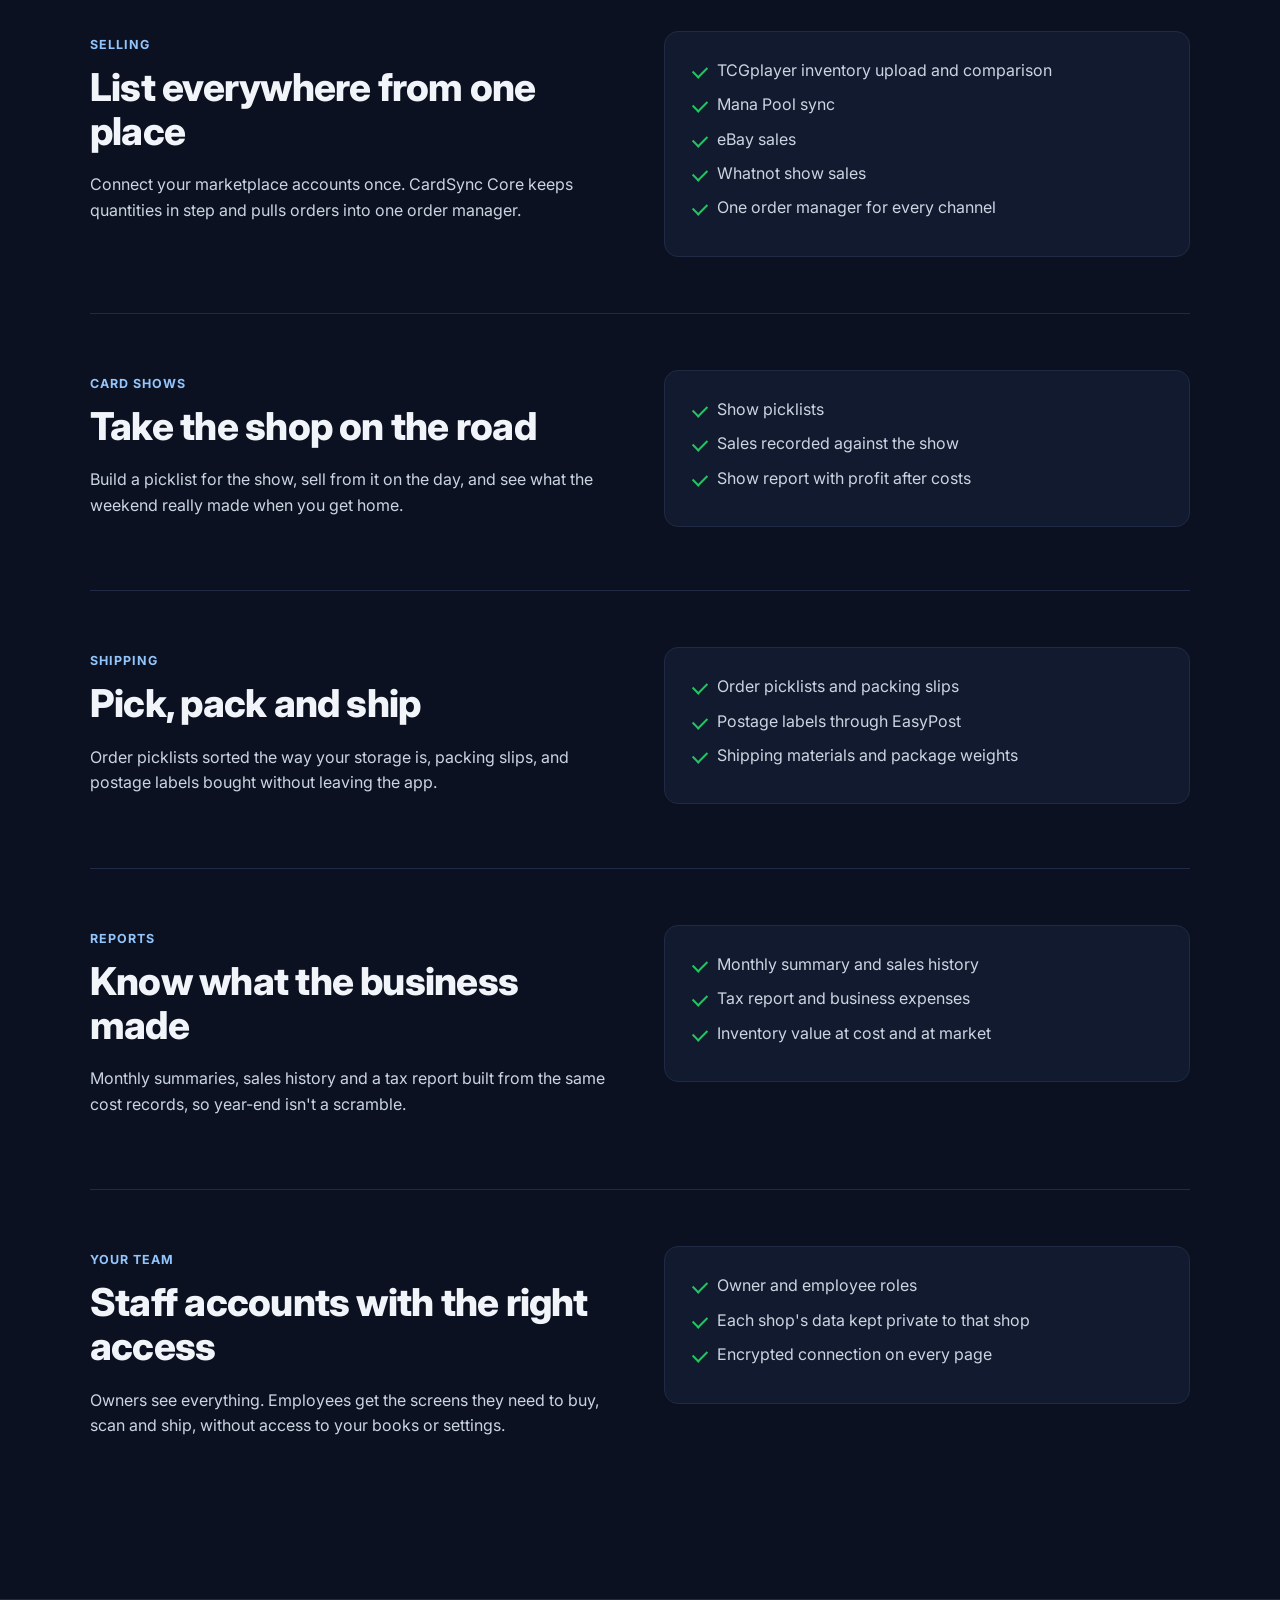
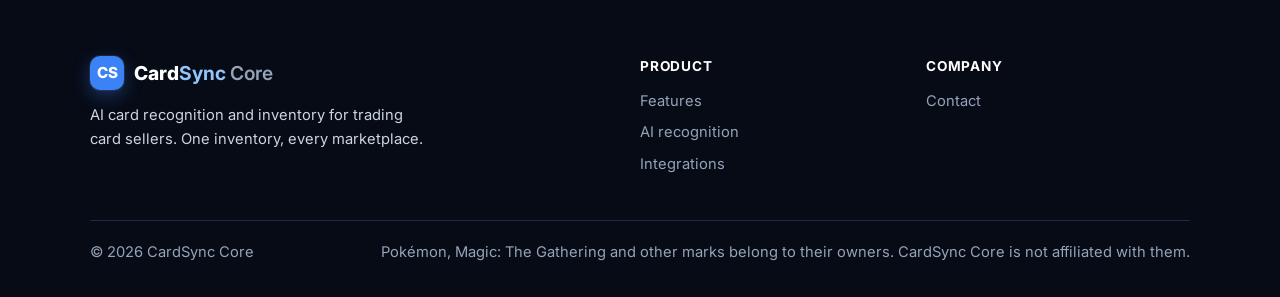
==== commit b3522017: "Remove the Get in touch buttons Drop the nav button and the "Want to hear when shops can join?" bann" ====
--- a/features.html
+++ b/features.html
@@ -25,9 +25,6 @@
       <a href="features.html" class="active">Features</a>
       <a href="./#ai">AI recognition</a>
       <a href="#integrations">Integrations</a>
-    </div>
-    <div class="nav-cta">
-      <a class="btn btn-primary" href="mailto:jperry@cardsynccore.com?subject=CardSync%20Core">Get in touch</a>
     </div>
   </div>
 </nav>
@@ -170,16 +167,6 @@
   </div>
 </section>
 
-<section style="padding-top:0">
-  <div class="wrap">
-    <div class="cta-band">
-      <h2>Want to hear when shops can join?</h2>
-      <p class="lead" style="margin:0 auto 24px">CardSync Core is in private development. Send us a note and we'll let you know when it opens.</p>
-      <a class="btn btn-primary btn-lg" href="mailto:jperry@cardsynccore.com?subject=CardSync%20Core">Get in touch</a>
-    </div>
-  </div>
-</section>
-
 </main>
 <footer>
   <div class="wrap">
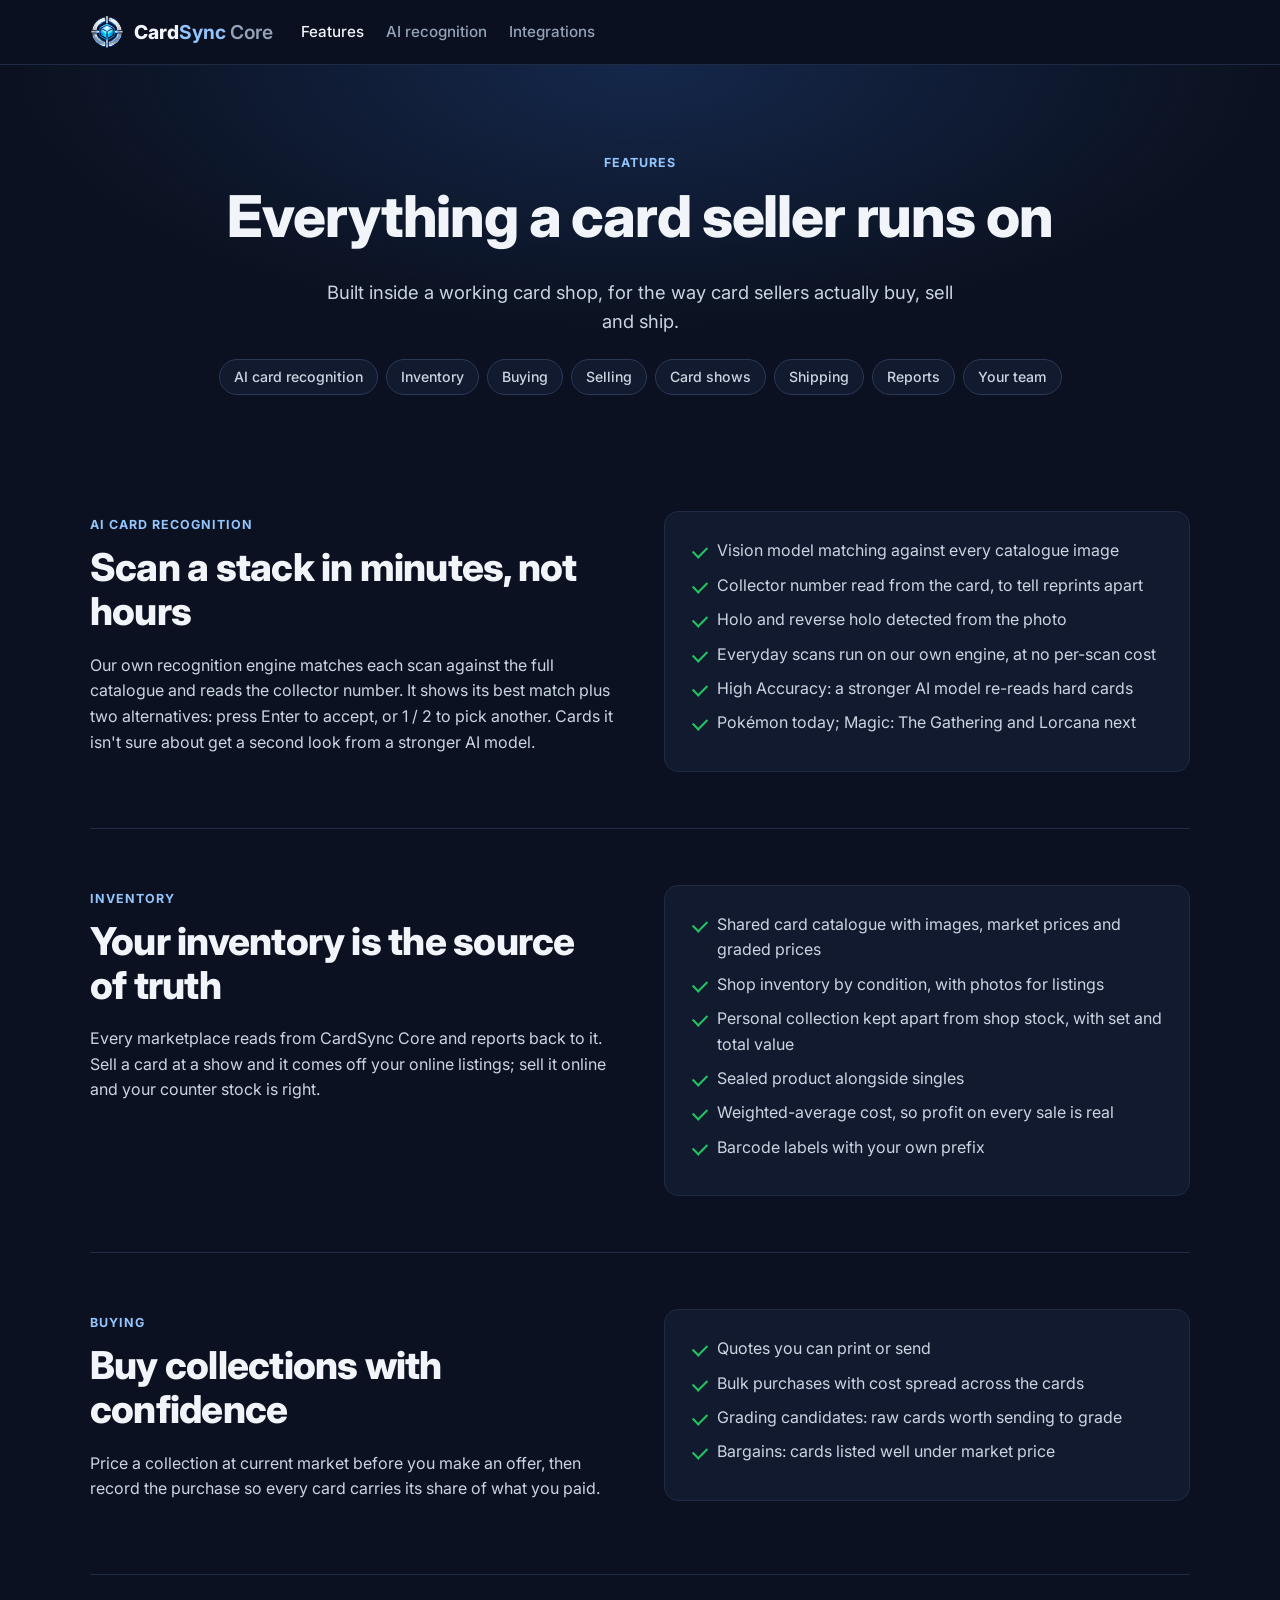
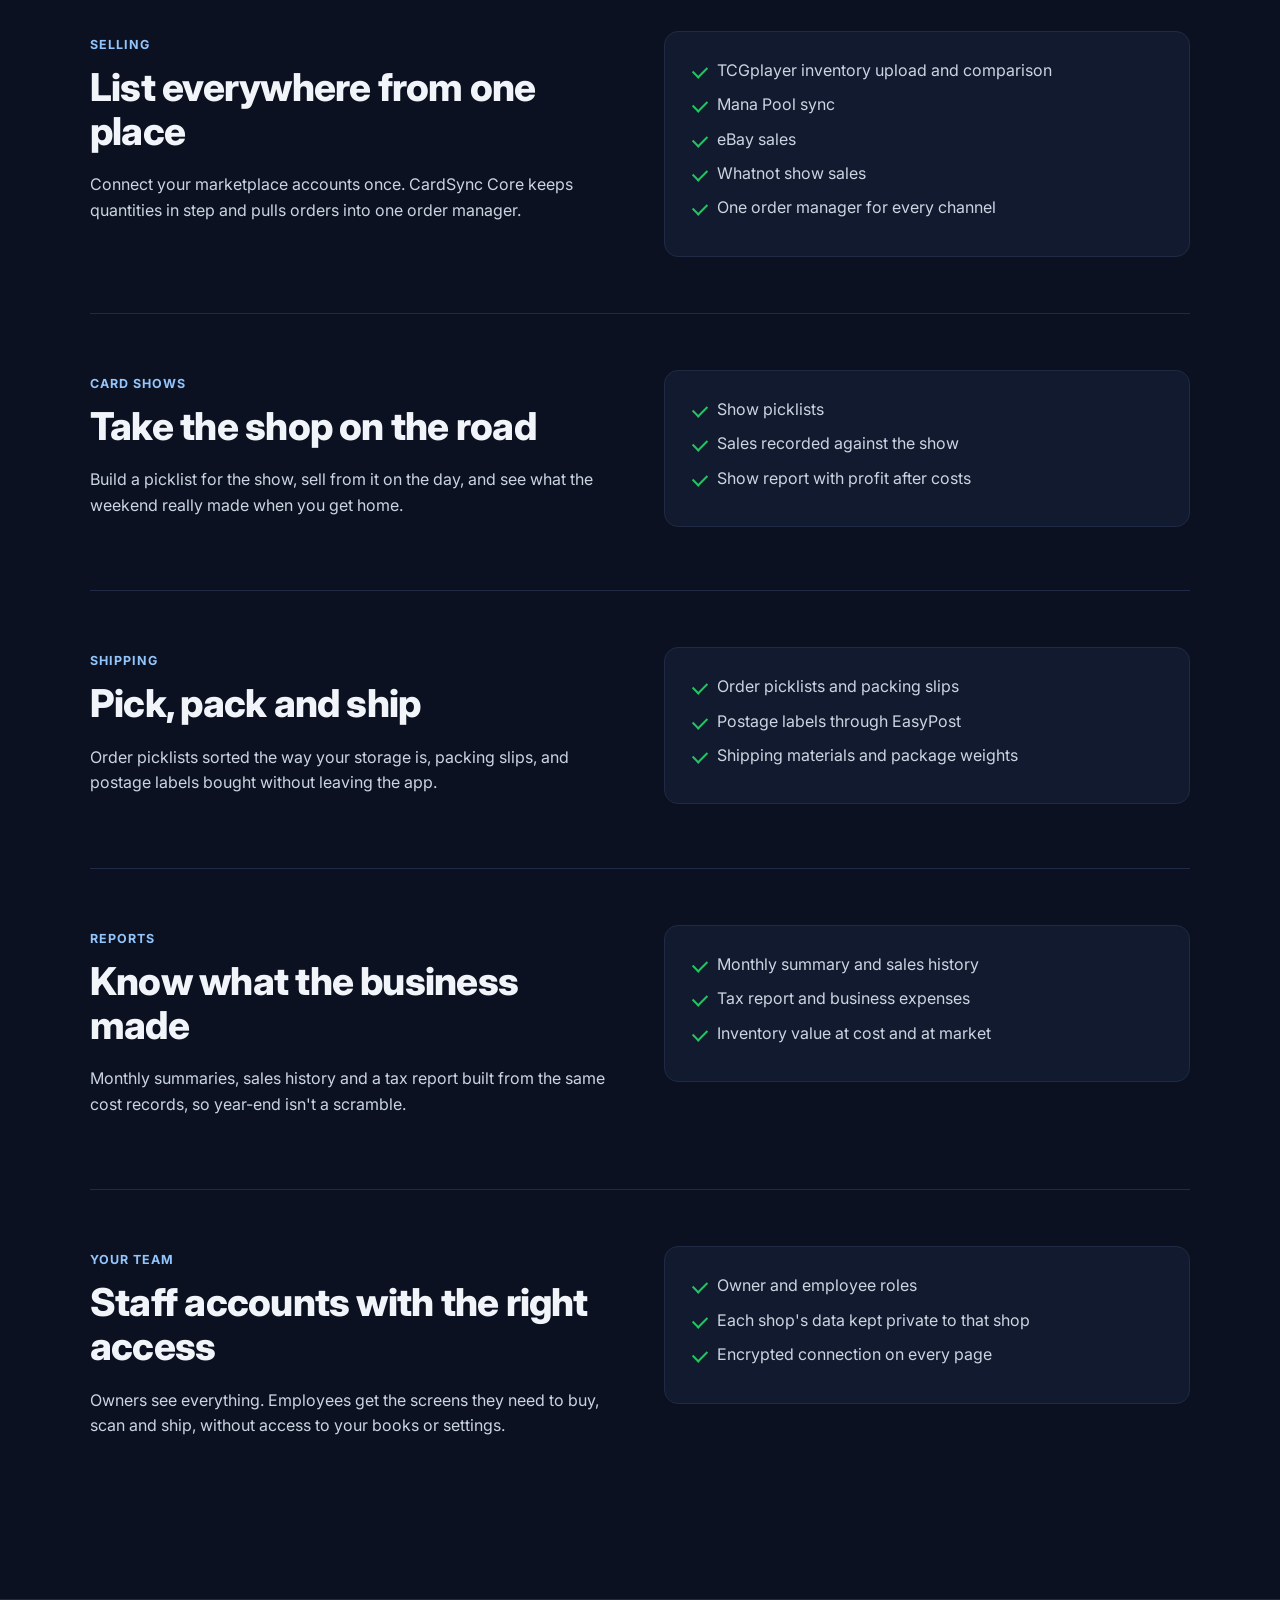
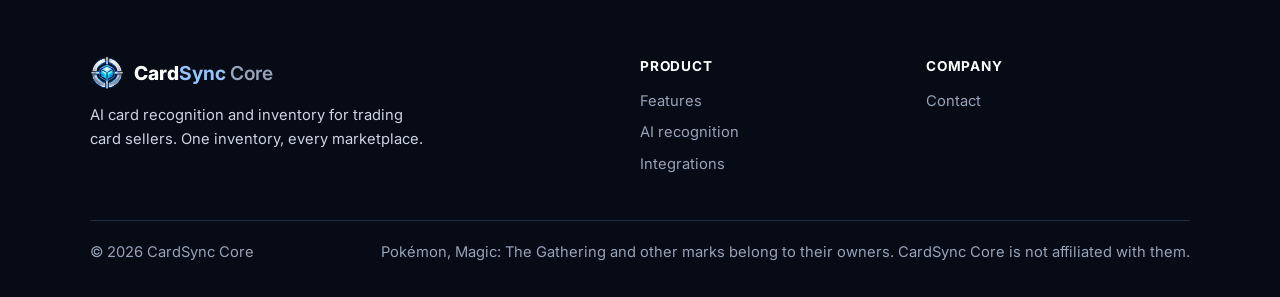
==== commit 9cb969ce: "New logo, emblem icons and link preview Full logo above the home page headline; cube emblem in the t" ====
--- a/features.html
+++ b/features.html
@@ -9,17 +9,23 @@
 <meta property="og:title" content="Features: CardSync Core">
 <meta property="og:description" content="AI card recognition, inventory, buying, marketplace sync, card shows, shipping and reports for trading card sellers.">
 <meta property="og:type" content="website">
+<meta property="og:image" content="https://cardsynccore.com/img/og.jpg">
+<meta property="og:image:width" content="1200">
+<meta property="og:image:height" content="630">
+<meta name="twitter:card" content="summary_large_image">
 <meta property="og:url" content="https://cardsynccore.com/features.html">
-<link rel="icon" href="data:image/svg+xml,%3Csvg xmlns='http://www.w3.org/2000/svg' viewBox='0 0 64 64'%3E%3Crect width='64' height='64' rx='16' fill='%232563eb'/%3E%3Ctext x='32' y='42' font-family='Arial,sans-serif' font-size='28' font-weight='700' fill='white' text-anchor='middle'%3ECS%3C/text%3E%3C/svg%3E">
+<link rel="icon" href="img/favicon.ico" sizes="any">
+<link rel="icon" type="image/png" href="img/emblem-192.png">
+<link rel="apple-touch-icon" href="img/emblem-180.png">
 <link rel="preconnect" href="https://fonts.googleapis.com">
 <link rel="preconnect" href="https://fonts.gstatic.com" crossorigin>
 <link href="https://fonts.googleapis.com/css2?family=Inter:wght@400;500;600;700;800&display=swap" rel="stylesheet">
-<link rel="stylesheet" href="styles.css">
+<link rel="stylesheet" href="styles.css?v=3">
 </head>
 <body>
 <nav class="nav" id="nav">
   <div class="wrap">
-    <a href="./" class="logo"><span class="logo-mark">CS</span><span>Card<b>Sync</b> <i>Core</i></span></a>
+    <a href="./" class="logo"><img class="logo-mark" src="img/emblem-64.png" alt="" width="34" height="34"><span>Card<b>Sync</b> <i>Core</i></span></a>
     <button class="menu-btn" type="button" aria-label="Menu" onclick="document.getElementById('nav').classList.toggle('open')">Menu</button>
     <div class="nav-links">
       <a href="features.html" class="active">Features</a>
@@ -172,7 +178,7 @@
   <div class="wrap">
     <div class="grid">
       <div>
-        <a href="./" class="logo"><span class="logo-mark">CS</span><span>Card<b>Sync</b> <i>Core</i></span></a>
+        <a href="./" class="logo"><img class="logo-mark" src="img/emblem-64.png" alt="" width="34" height="34"><span>Card<b>Sync</b> <i>Core</i></span></a>
         <p style="margin-top:14px;max-width:340px">AI card recognition and inventory for trading card sellers. One inventory, every marketplace.</p>
       </div>
       <div>
--- a/styles.css
+++ b/styles.css
@@ -28,7 +28,7 @@
 .nav{position:sticky;top:0;z-index:20;background:rgba(11,17,32,.85);backdrop-filter:saturate(1.4) blur(10px);border-bottom:1px solid var(--line)}
 .nav .wrap{display:flex;align-items:center;gap:28px;height:64px}
 .logo{display:flex;align-items:center;gap:10px;font-weight:800;font-size:1.2rem;color:var(--ink)}
-.logo-mark{width:34px;height:34px;border-radius:10px;background:var(--brand);display:grid;place-items:center;color:#fff;font-size:.95rem;box-shadow:0 0 0 1px rgba(255,255,255,.08),0 6px 18px rgba(59,130,246,.35)}
+.logo-mark{width:34px;height:34px;display:block}
 .logo b{color:var(--brand-text)}
 .logo i{font-style:normal;font-weight:600;color:var(--ink-3)}
 .nav-links{display:flex;gap:22px;margin-right:auto}
@@ -64,6 +64,7 @@
 .hero{padding:96px 0 72px;background:radial-gradient(900px 420px at 15% 0%,rgba(59,130,246,.22),transparent 70%),radial-gradient(700px 380px at 90% 30%,rgba(79,70,229,.16),transparent 70%),var(--bg)}
 .hero .wrap{display:grid;grid-template-columns:1.1fr .9fr;gap:48px;align-items:center}
 .hero-actions{display:flex;gap:12px;flex-wrap:wrap;margin:26px 0 14px}
+.hero-logo{display:block;width:100%;max-width:440px;height:auto;margin:0 0 18px -6px}
 .hero-note{font-size:.88rem;color:var(--ink-3)}
 .truth{background:var(--panel);border:1px solid var(--line-2);border-radius:18px;box-shadow:var(--shadow);padding:22px}
 .truth-core{background:var(--brand);color:#fff;border-radius:12px;padding:16px 18px;text-align:center;font-weight:700}
@@ -83,6 +84,60 @@
 .stat{font-size:2.4rem;font-weight:800;color:var(--brand-text);line-height:1}
 .ai-steps{counter-reset:ai}
 .ai-steps .card::before{counter-increment:ai;content:counter(ai);display:inline-grid;place-items:center;width:28px;height:28px;border-radius:50%;background:var(--brand-soft);color:var(--brand-text);font-weight:700;font-size:.85rem;margin-bottom:10px}
+
+/* scan demo (index.html #scanDemo, driven by scan-demo.js) */
+.demo{max-width:920px;margin:40px auto 0;background:var(--panel);border:1px solid var(--line-2);border-radius:18px;box-shadow:0 24px 70px rgba(0,0,0,.45),0 0 0 1px rgba(59,130,246,.08);overflow:hidden;text-align:left}
+.demo-bar{display:flex;align-items:center;gap:14px;padding:12px 16px;border-bottom:1px solid var(--line);background:var(--panel-2);font-size:.85rem}
+.demo-dots{display:flex;gap:6px}.demo-dots i{width:10px;height:10px;border-radius:50%;background:var(--line-2)}
+.demo-title{font-weight:700;color:var(--ink)}
+.demo-total{margin-left:auto;color:var(--ink-3)}.demo-total b{color:var(--ink);font-variant-numeric:tabular-nums}
+.demo-body{display:grid;grid-template-columns:230px 1fr;gap:26px;padding:26px}
+.demo-scanner{display:flex;flex-direction:column;align-items:center;gap:10px}
+.demo-tray{position:relative;width:190px;height:260px;border-radius:14px;background:#0a1020;border:1px dashed var(--line-2);display:grid;place-items:center;overflow:hidden}
+.demo-tray-label{font-size:.75rem;font-weight:600;letter-spacing:.08em;text-transform:uppercase;color:var(--ink-3)}
+.demo-card{position:relative;width:150px;height:210px;border-radius:9px;padding:9px;background:linear-gradient(160deg,#e8d48b,#cdb35c);box-shadow:0 8px 24px rgba(0,0,0,.5);transform:translateY(-130%);opacity:0;transition:transform .6s cubic-bezier(.2,.8,.2,1),opacity .4s}
+.demo-card.in{transform:none;opacity:1}
+.demo-card.out{transform:translateX(140%) rotate(8deg);opacity:0}
+.dc-art{height:108px;border-radius:5px;background:linear-gradient(135deg,var(--a1,#475569),var(--a2,#94a3b8));position:relative;overflow:hidden;box-shadow:inset 0 0 0 2px rgba(0,0,0,.15)}
+.dc-art::before{content:"";position:absolute;width:62px;height:62px;border-radius:50%;left:44px;top:22px;background:rgba(255,255,255,.28)}
+.dc-line{height:9px;border-radius:4px;background:rgba(60,45,10,.35);margin-top:12px}
+.dc-line.short{width:60%}
+.demo-card.holo .dc-art::after,.demo-card.reverse::after{content:"";position:absolute;inset:0;background:linear-gradient(115deg,transparent 20%,rgba(255,255,255,.55) 35%,rgba(147,197,253,.4) 45%,rgba(244,114,182,.35) 55%,transparent 70%);background-size:250% 100%;animation:dm-shine 2.2s linear infinite;mix-blend-mode:screen;pointer-events:none}
+.demo-card.reverse::after{border-radius:9px}
+.demo-card.reverse .dc-art{z-index:1}
+@keyframes dm-shine{from{background-position:120% 0}to{background-position:-120% 0}}
+.demo-beam{position:absolute;left:8px;right:8px;top:0;height:3px;border-radius:2px;background:var(--brand-text);box-shadow:0 0 18px 6px rgba(59,130,246,.55);opacity:0}
+.demo-beam.sweep{animation:dm-sweep .9s ease-in-out}
+@keyframes dm-sweep{0%{top:12px;opacity:0}10%{opacity:1}90%{opacity:1}100%{top:245px;opacity:0}}
+.demo-panel{display:flex;flex-direction:column;gap:16px;min-width:0}
+.demo-steps{list-style:none;margin:0;padding:0;display:grid;grid-template-columns:repeat(4,1fr);gap:8px;counter-reset:dm}
+.demo-steps li{counter-increment:dm;border:1px solid var(--line-2);border-radius:10px;padding:8px 6px;text-align:center;font-size:.8rem;font-weight:600;color:var(--ink-3);transition:all .25s}
+.demo-steps li::before{content:counter(dm) " ";color:var(--ink-3)}
+.demo-steps li.on{border-color:var(--brand);color:var(--brand-text);background:var(--brand-soft)}
+.demo-steps li.done{border-color:rgba(34,197,94,.45);color:#86efac;background:rgba(34,197,94,.08)}
+.demo-steps li.done::before{content:"✓ ";color:var(--ok)}
+.demo-match{border:1px solid var(--line-2);border-radius:12px;padding:16px 18px;background:var(--bg-soft);min-height:150px}
+.dm-name{font-size:1.25rem;font-weight:800;color:var(--ink);min-height:1.5em}
+.dm-meta{color:var(--ink-3);font-size:.92rem;min-height:1.5em}
+.dm-num{display:inline-block;font-weight:700;color:var(--ink);border-radius:6px;padding:0 6px;transition:background .3s}
+.dm-num.flash{background:rgba(245,158,11,.25)}
+.dm-tags{display:flex;gap:8px;margin:10px 0;min-height:26px}
+.dm-finish,.dm-conf{font-size:.78rem;font-weight:700;padding:4px 10px;border-radius:999px;opacity:0;transform:translateY(4px);transition:all .25s}
+.dm-finish{background:rgba(245,158,11,.15);color:#fcd34d}
+.dm-conf{background:rgba(34,197,94,.12);color:#86efac}
+.dm-tags .show{opacity:1;transform:none}
+.dm-foot{display:flex;justify-content:space-between;align-items:center;gap:12px;flex-wrap:wrap;border-top:1px solid var(--line);padding-top:12px}
+.dm-price{color:var(--ink-3)}.dm-price b{color:var(--ink);font-size:1.15rem;font-variant-numeric:tabular-nums}
+.dm-key{font-size:.8rem;color:var(--ink-3)}
+.demo kbd{display:inline-block;font:600 .75rem Inter,system-ui,sans-serif;color:var(--ink);background:var(--panel-2);border:1px solid var(--line-2);border-bottom-width:3px;border-radius:6px;padding:2px 7px;transition:all .12s}
+.demo kbd.press{transform:translateY(2px);border-bottom-width:1px;background:var(--brand);border-color:var(--brand);color:#fff}
+.demo-added{border:1px solid var(--line);border-radius:12px;overflow:hidden}
+.da-head{font-size:.75rem;font-weight:700;letter-spacing:.08em;text-transform:uppercase;color:var(--ink-3);padding:8px 14px;background:var(--panel-2)}
+.demo-added ul{list-style:none;margin:0;padding:0;min-height:120px}
+.demo-added li{display:flex;justify-content:space-between;gap:10px;padding:9px 14px;border-top:1px solid var(--line);font-size:.88rem;color:var(--ink-2);animation:dm-row .35s ease-out}
+.demo-added li b{color:var(--ink);font-weight:600}
+.demo-added li span:last-child{color:var(--ink);font-variant-numeric:tabular-nums;white-space:nowrap}
+@keyframes dm-row{from{opacity:0;transform:translateY(-6px);background:var(--brand-soft)}to{opacity:1;transform:none}}
 
 /* features */
 .fhero{padding:84px 0 40px;text-align:center;background:radial-gradient(900px 380px at 50% 0%,rgba(59,130,246,.2),transparent 70%),var(--bg)}
@@ -119,4 +174,15 @@
   .flow{grid-template-columns:1fr}
   .truth-arrows{grid-template-columns:repeat(2,1fr)}
   .feat{grid-template-columns:1fr;gap:18px;padding:40px 0}
+  .demo-body{grid-template-columns:1fr;gap:18px;padding:18px}
+  .demo-tray{width:150px;height:200px}
+  .demo-card{width:118px;height:165px;padding:7px}
+  .dc-art{height:84px}.dc-art::before{width:46px;height:46px;left:29px;top:18px}
+  @keyframes dm-sweep{0%{top:10px;opacity:0}10%{opacity:1}90%{opacity:1}100%{top:188px;opacity:0}}
+  .demo-steps{grid-template-columns:repeat(2,1fr)}
+  .dm-key{display:none}
 }
+@media (prefers-reduced-motion:reduce){
+  .demo-card,.demo-steps li,.dm-finish,.dm-conf{transition:none}
+  .demo-card.holo .dc-art::after,.demo-card.reverse::after,.demo-added li{animation:none}
+}
